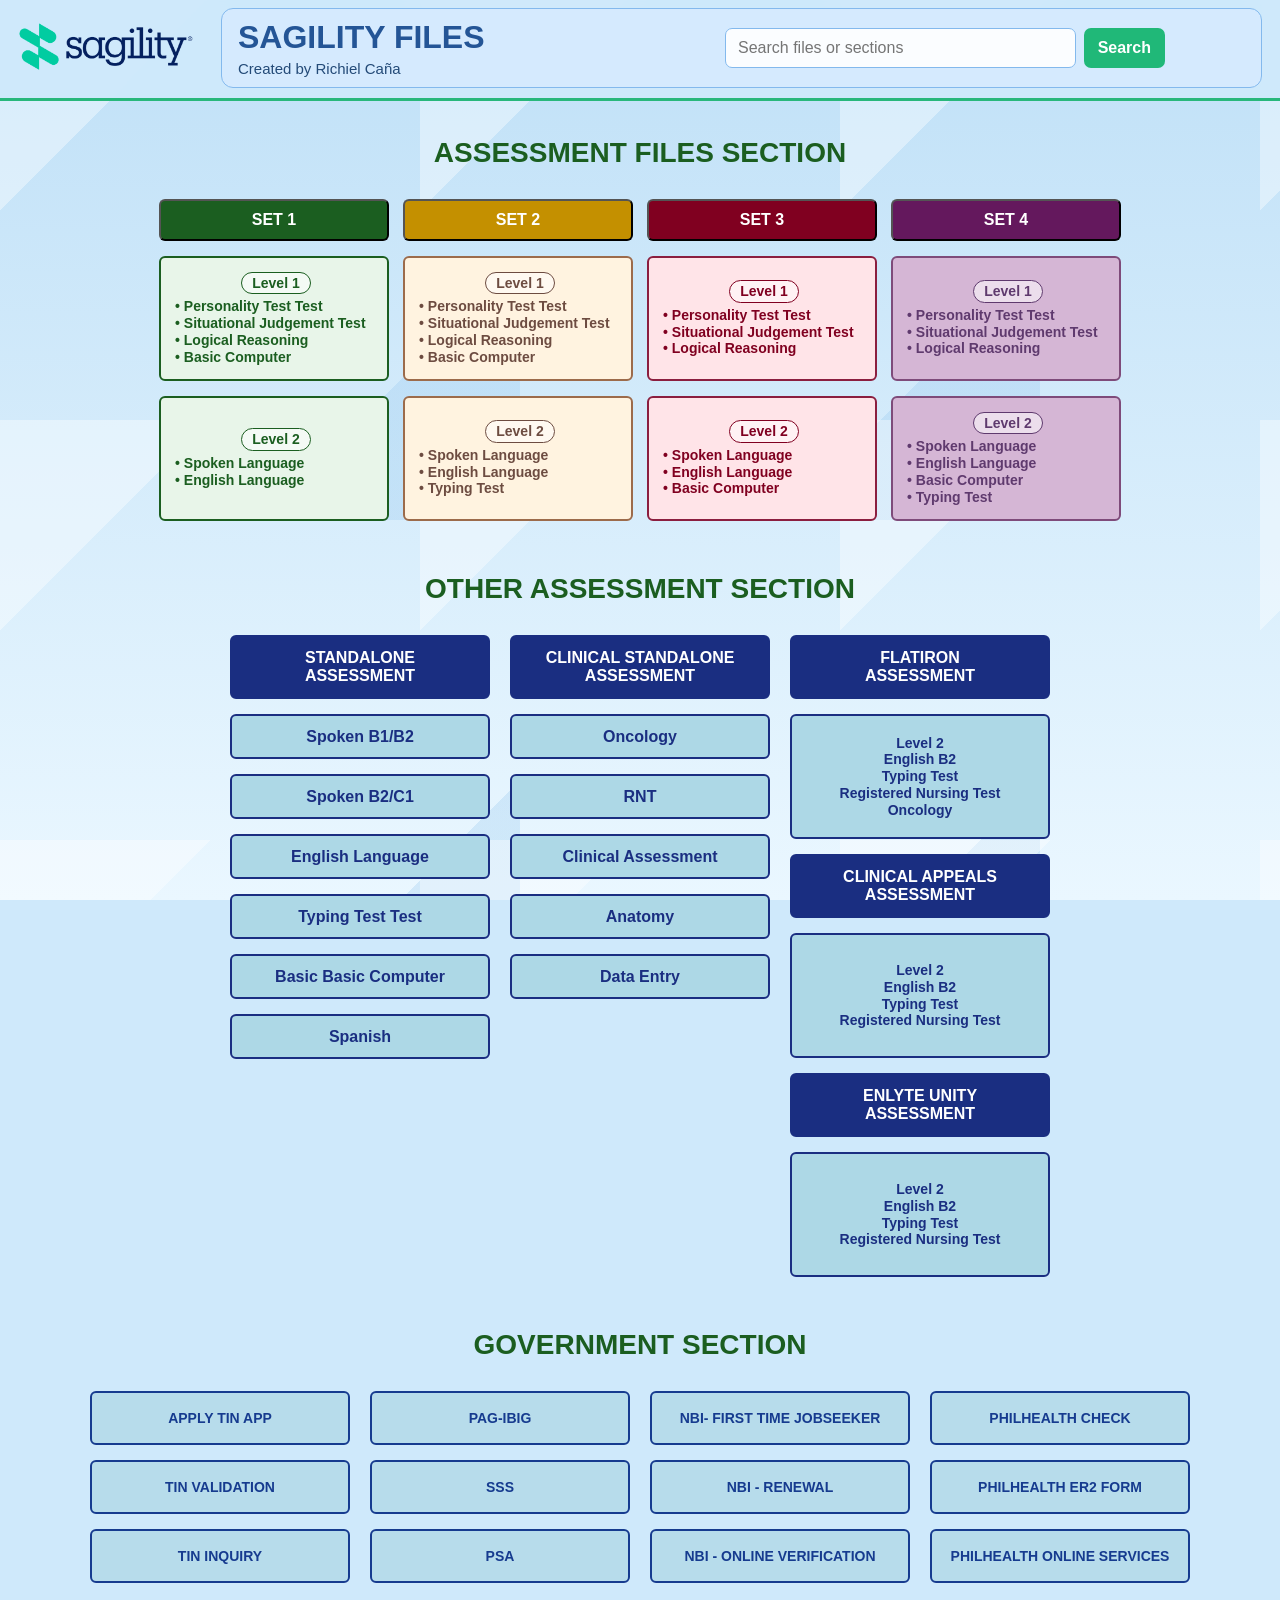
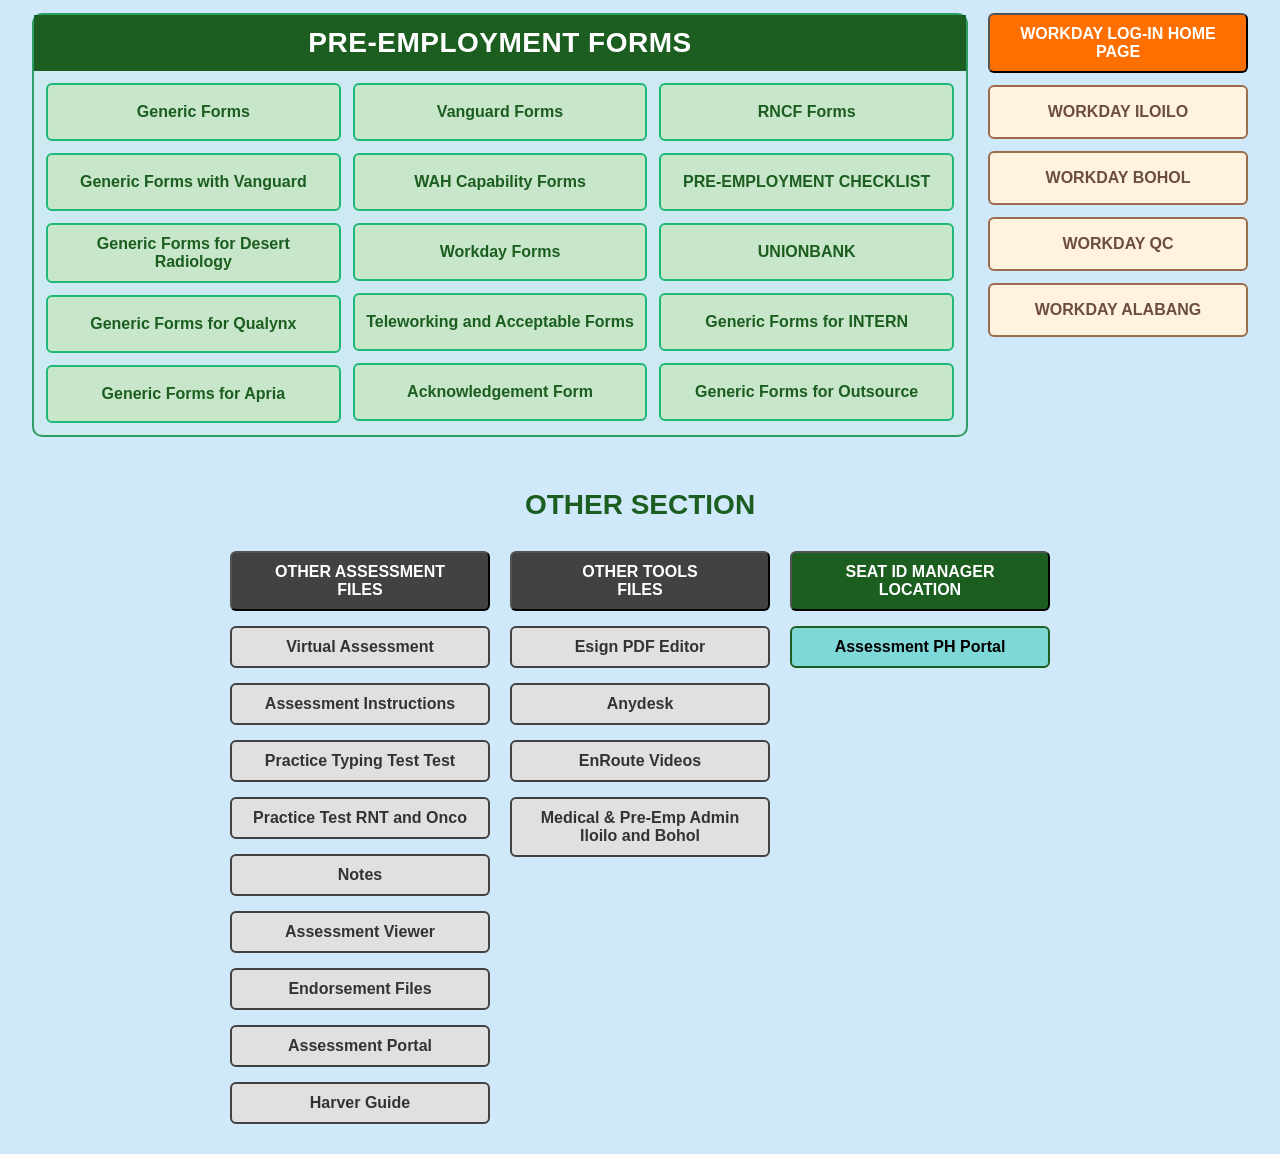
==== index.html @ 796727ab "Add files via upload" ====
<!doctype html>
<html lang="en">
<head>
  <meta charset="utf-8">
  <meta name="viewport" content="width=device-width, initial-scale=1">
  <meta http-equiv="refresh" content="0; url=home.html">
  <title>Sagility Files</title>
</head>
<body>
  <p><a href="home.html">Open Sagility Files</a></p>
</body>
</html>
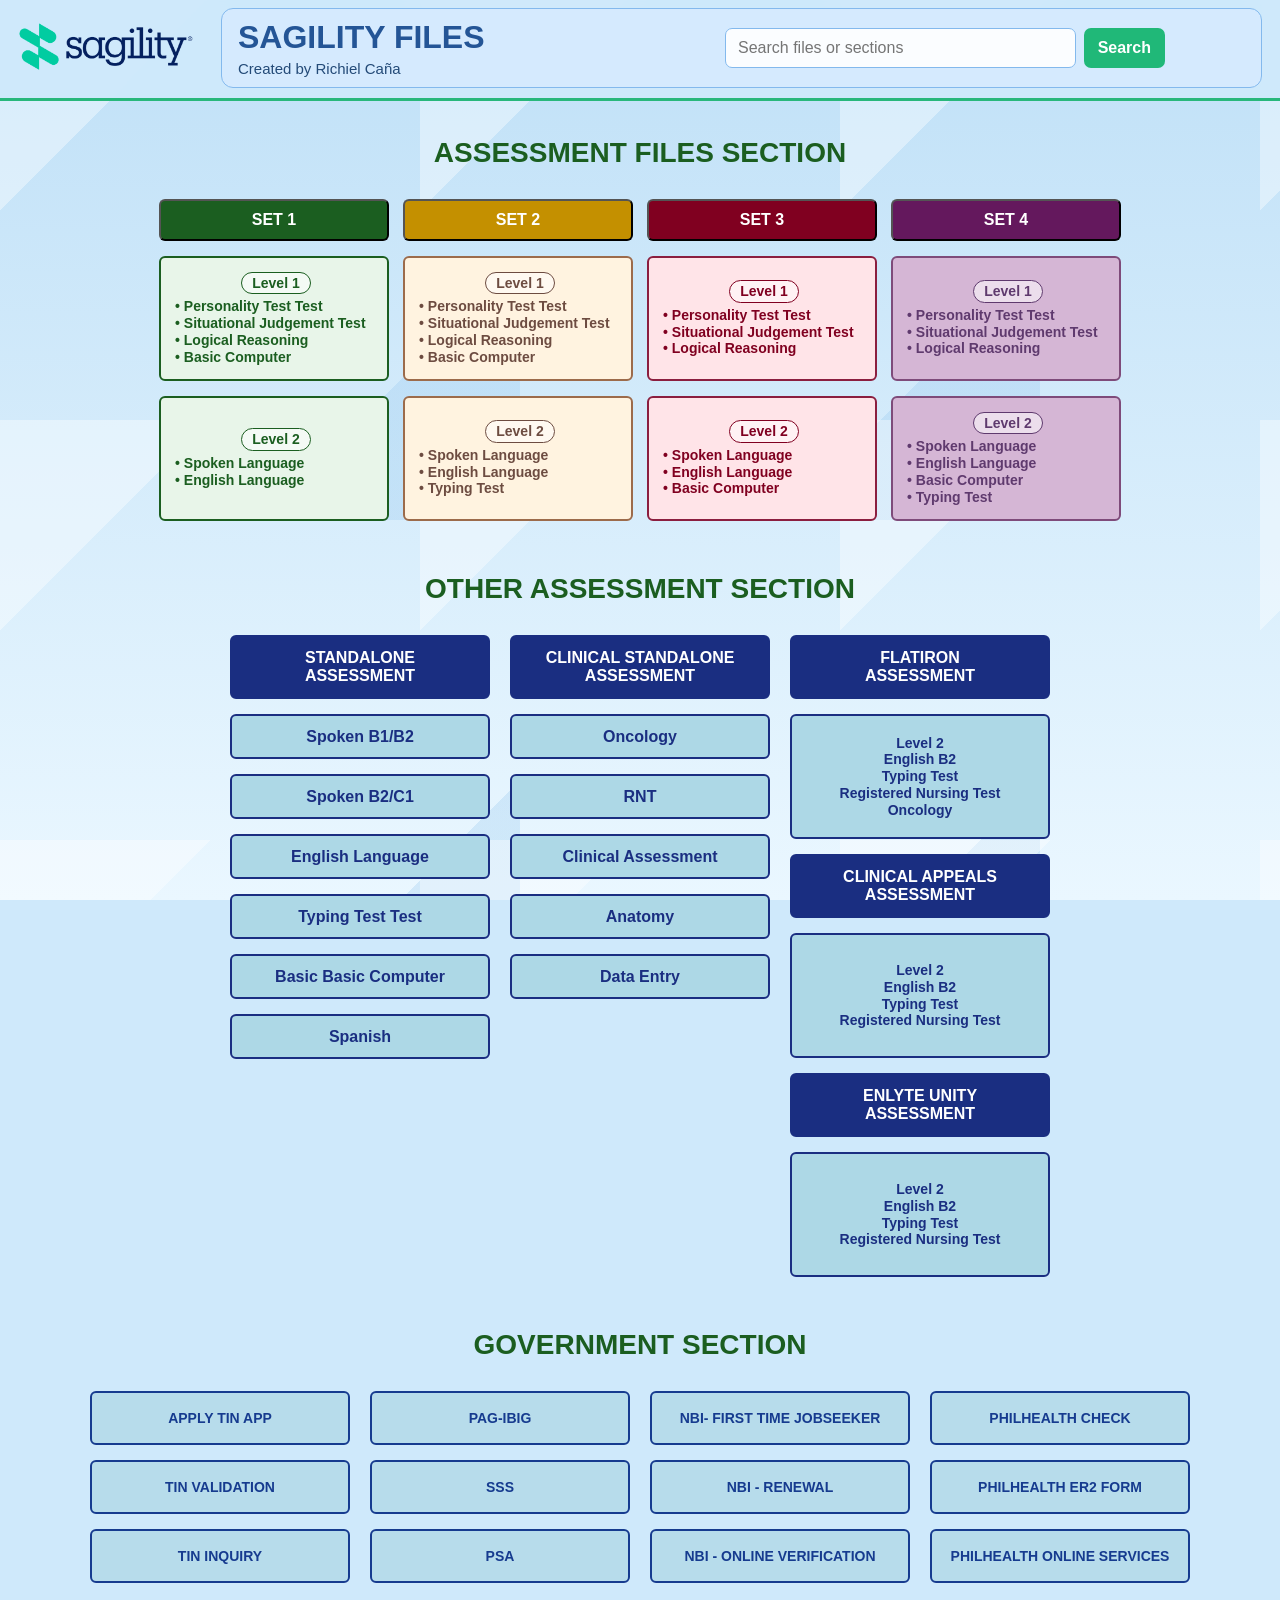
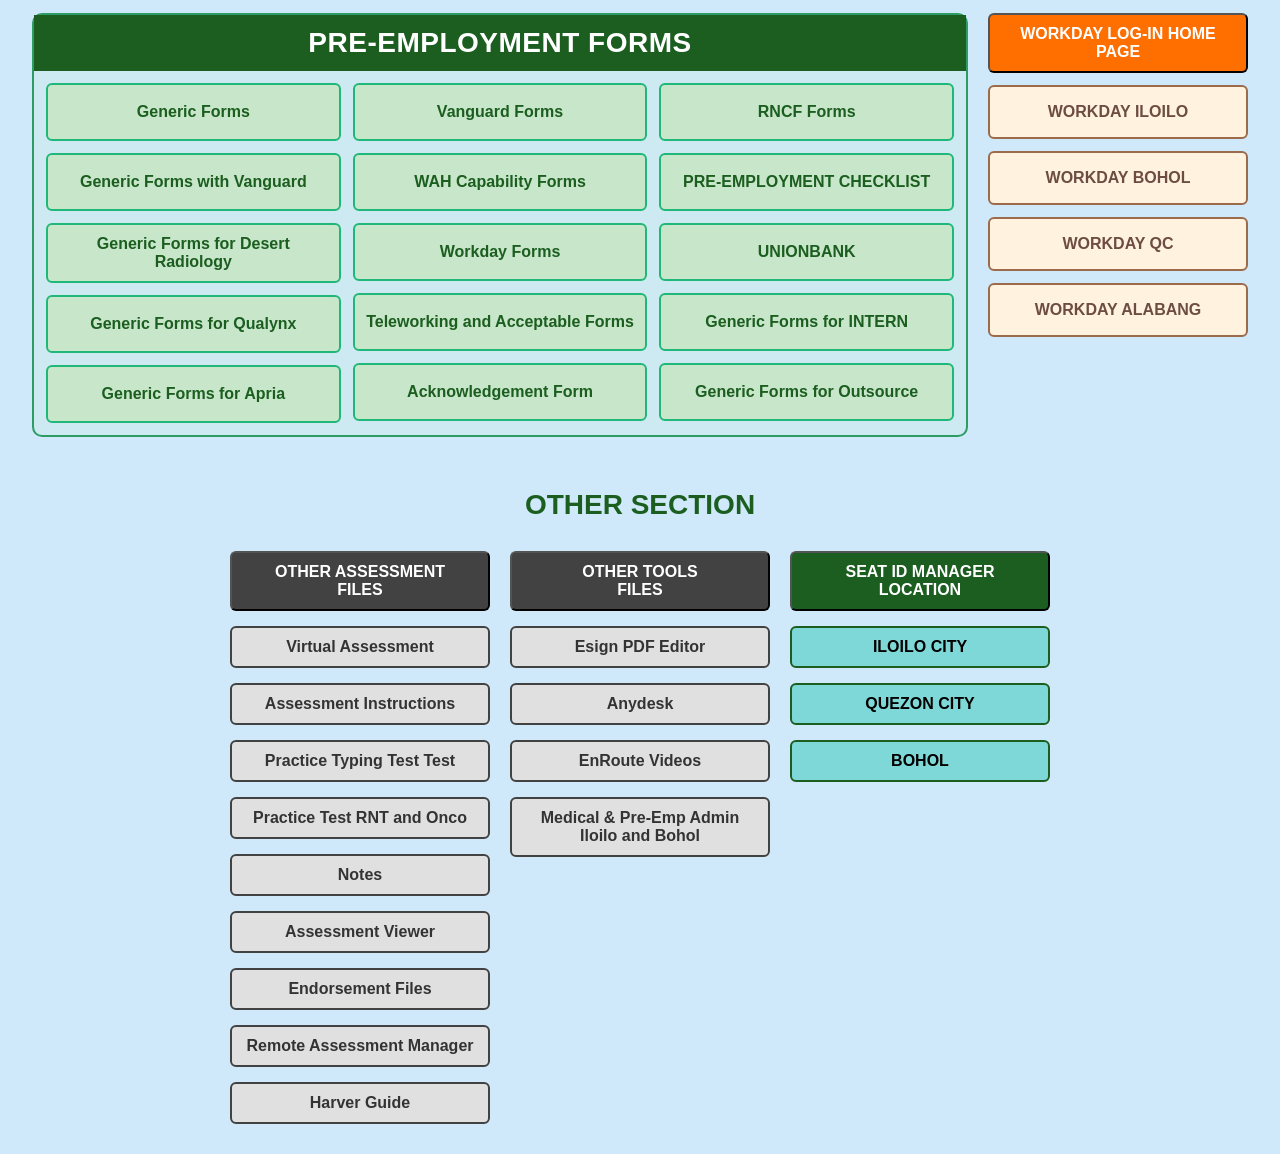
==== commit d9be789a: "Add files via upload" ====
--- a/index.html
+++ b/index.html
@@ -1,12 +1,793 @@
-<!doctype html>
-<html lang="en">
-<head>
-  <meta charset="utf-8">
-  <meta name="viewport" content="width=device-width, initial-scale=1">
-  <meta http-equiv="refresh" content="0; url=home.html">
-  <title>Sagility Files</title>
-</head>
-<body>
-  <p><a href="home.html">Open Sagility Files</a></p>
-</body>
-</html>+
+<!DOCTYPE html>
+<html lang="en">
+<head>
+<meta charset="utf-8"/>
+<meta name="viewport" content="width=device-width, initial-scale=1.0"/>
+<title>Sagility Files</title>
+
+<style>
+body {
+    font-family: 'Segoe UI', Tahoma, sans-serif;
+    margin: 0;
+    padding: 160px 0 0;
+    text-align: center;
+    background-color: #cfe9fb;
+    background-image:
+        linear-gradient(135deg, rgba(255,255,255,.38) 25%, transparent 25%),
+        linear-gradient(315deg, rgba(151,201,239,.3) 25%, transparent 25%),
+        linear-gradient(180deg, #bfe0f7 0%, #eaf7ff 100%);
+    background-size: 420px 420px, 520px 520px, 100% 100%;
+    background-attachment: fixed;
+}
+
+.header {
+    position: fixed;
+    top: 0;
+    left: 0;
+    z-index: 9999;
+    display: flex;
+    align-items: center;
+    gap: 28px;
+    width: 100%;
+    margin: 0;
+    padding: 8px 18px 10px;
+    box-sizing: border-box;
+    background: rgba(207, 233, 251, .94);
+    backdrop-filter: blur(8px);
+    border-bottom: 3px solid #28b77b;
+}
+
+.creator {
+    margin: 4px 0 0;
+    font-size: 15px;
+    color: #244b78;
+    text-align: left;
+}
+
+img.logo {
+    max-width: 175px;
+    display: block;
+    flex: 0 0 175px;
+    margin: 0;
+}
+
+.header-copy {
+    flex: 1;
+    display: flex;
+    align-items: center;
+    justify-content: space-between;
+    gap: 24px;
+    padding: 10px 16px;
+    border: 1px solid #83b9ed;
+    border-radius: 12px;
+    background: rgba(215, 235, 255, .86);
+    text-align: left;
+}
+
+h1 {
+    font-size: 32px;
+    font-weight: 800;
+    color: #245596;
+    margin: 0;
+}
+
+.header-details {
+    min-width: 0;
+}
+
+.search-form {
+    display: flex;
+    flex: 0 1 520px;
+    gap: 8px;
+}
+
+.search-form input {
+    width: 100%;
+    min-width: 0;
+    padding: 10px 12px;
+    border: 1px solid #83b9ed;
+    border-radius: 7px;
+    background: rgba(255, 255, 255, .9);
+    color: #173f73;
+    font: inherit;
+}
+
+.search-form button {
+    padding: 10px 14px;
+    border: 0;
+    border-radius: 7px;
+    background: #20b878;
+    color: white;
+    font: inherit;
+    font-weight: 700;
+    cursor: pointer;
+}
+
+.search-form button:hover {
+    background: #168d5c;
+}
+
+.search-status {
+    min-width: 72px;
+    color: #245596;
+    font-size: 12px;
+    text-align: right;
+}
+
+.search-match {
+    outline: 4px solid #ffd166;
+    outline-offset: 3px;
+    box-shadow: 0 0 0 6px rgba(255, 209, 102, .28);
+}
+
+h2 {
+    font-size: 28px;
+    font-weight: 700;
+    margin: 30px auto 20px auto;
+    padding: 10px 20px;
+    border-radius: 8px;
+    display: inline-block;
+    min-width: 300px;
+    color: #1B5E20;
+}
+
+.preemp-layout {
+    max-width: 1240px;
+    margin: 0 auto 30px;
+    display: flex;
+    align-items: flex-start;
+    justify-content: center;
+    gap: 20px;
+    padding: 0 12px;
+    box-sizing: border-box;
+}
+
+.preemp-panel {
+    flex: 1 1 0;
+    border: 2px solid #2d9d64;
+    background: rgba(196, 232, 203, 0.22);
+    padding: 0 12px 12px;
+    border-radius: 10px;
+    box-sizing: border-box;
+}
+
+.preemp-header {
+    display: block;
+    background: #1B5E20;
+    color: white;
+    text-align: center;
+    font-size: 28px;
+    font-weight: 800;
+    padding: 12px 20px;
+    margin: 0 -12px 12px;
+    letter-spacing: 0.5px;
+}
+
+.preemp-grid {
+    display: grid;
+    grid-template-columns: repeat(3, minmax(180px, 1fr));
+    gap: 12px;
+}
+
+.preemp-grid .column {
+    display: flex;
+    flex-direction: column;
+    gap: 12px;
+}
+
+.preemp-grid .btn {
+    width: 100%;
+    max-width: none;
+    min-height: 58px;
+}
+
+.workday-panel {
+    flex: 0 1 260px;
+    max-width: 260px;
+    display: flex;
+    flex-direction: column;
+    gap: 12px;
+}
+
+.workday-panel .orange-btn,
+.workday-panel .super-light-orange-btn {
+    width: 100%;
+    max-width: none;
+    min-height: 54px;
+}
+
+.assessment-grid .column .btn:nth-child(n + 2) {
+    height: 125px;
+    box-sizing: border-box;
+    font-size: 14px;
+    line-height: 1.2;
+    flex-direction: column;
+    align-items: stretch;
+    justify-content: center;
+    text-align: left;
+    padding-left: 14px;
+}
+
+.government-grid .btn {
+    height: 54px;
+    box-sizing: border-box;
+    font-size: 14px;
+}
+
+.sagility-grid .column:nth-child(-n + 2) .lightblue-btn {
+    height: 45px;
+    box-sizing: border-box;
+}
+
+.sagility-grid .column:nth-child(3) .lightblue-btn {
+    height: 125px;
+    box-sizing: border-box;
+    font-size: 14px;
+    line-height: 1.2;
+}
+
+.sagility-grid .standalone-blue-btn {
+    height: 64px;
+    box-sizing: border-box;
+}
+
+.assessment-level {
+    display: table;
+    max-width: 100%;
+    margin: 0 auto 4px;
+    padding: 2px 10px;
+    border: 1px solid currentColor;
+    border-radius: 999px;
+    background: rgba(255, 255, 255, .55);
+    text-align: center;
+    white-space: nowrap;
+}
+
+.assessment-details {
+    display: block;
+}
+
+.section {
+    display: flex;
+    justify-content: center;
+    gap: 20px;
+    flex-wrap: wrap;
+    margin-bottom: 30px;
+}
+
+@media (min-width: 1001px) {
+    body {
+        padding-top: 115px;
+    }
+
+    h2 {
+        margin-top: 12px;
+    }
+
+    .assessment-grid {
+        gap: 14px;
+    }
+
+    .assessment-grid .btn {
+        width: 230px;
+        max-width: 230px;
+    }
+}
+
+@media (min-width: 701px) and (max-width: 1000px) {
+    body {
+        padding-top: 160px;
+    }
+
+    .preemp-layout {
+        flex-direction: row;
+        align-items: flex-start;
+        gap: 12px;
+    }
+
+    .preemp-panel {
+        width: auto;
+        flex: 1 1 auto;
+    }
+
+    .workday-panel {
+        flex: 0 1 250px;
+        width: auto;
+        max-width: 250px;
+    }
+
+    .section {
+        display: grid;
+        grid-template-columns: repeat(4, minmax(0, 1fr));
+        gap: 15px;
+        padding: 0 20px;
+    }
+
+    .section .column {
+        min-width: 0;
+    }
+
+    .section .btn {
+        width: 100%;
+        max-width: none;
+    }
+}
+
+
+.column {
+    display: flex;
+    flex-direction: column;
+    gap: 15px;
+}
+
+.btn {
+    font-size: 16px;
+    font-weight: bold;
+    text-decoration: none;
+    width: 260px;
+    padding: 10px;
+    border-radius: 6px;
+    display: flex;
+    align-items: center;
+    justify-content: center;
+    box-sizing: border-box;
+    font-family: inherit;
+    cursor: pointer;
+}
+
+.green-btn { background-color: #C8E6C9; color: #1B5E20; border: 2px solid #20b878; }
+.orange-btn { background-color: #FF6F00; color: white; }
+.blue-btn { background-color: #90CAF9; color: #1A2E81; border: 2px solid #1A2E81; }
+
+.maroon-btn { background-color: #800020; color: white; }
+.dark-red-btn { background-color: #8B0000; color: white; }
+.dark-green-btn { background-color: #1B5E20; color: white; }
+.dark-grey-btn { background-color: #424242; color: white;}
+.dark-yellow-btn { background-color: #C49000; color: white;}
+
+.lightblue-btn { background-color: #ADD8E6; color: #1A2E81; border: 2px solid #1A2E81; }
+.gov-light-btn { background-color: #B7DCEB; color: #163B8F; border: 2px solid #163B8F; }
+.standalone-blue-btn { background-color: #1A2E81; color: white; border: 2px solid #1A2E81; }
+.light-pink-btn { background-color: #FFE4E8; color: #800020; border: 2px solid #8B1E3F; }
+.light-grey-btn { background-color: #E0E0E0; color: #333; border: 2px solid #424242;}
+
+.super-light-orange-btn { background-color: #FFF3E0; color: #6D4C41; border: 2px solid #9C6B4B; }
+.super-light-green-btn { background-color: #E8F5E9; color: #1B5E20; border: 2px solid #1B5E20; }
+.teal-btn { background-color: #7FD8D8; color: black; border: 2px solid #1B5E20; }
+
+.dark-purple-btn {background-color: #64185D; color: white;}
+
+.light-purple-btn {background-color: #D5B6D5;color: #5F3A6E; border: 2px solid #7E4B7A;}
+
+.btn:link,
+.btn:visited {
+    text-decoration: none;
+}
+
+.btn:hover {
+    opacity: 0.9;
+}
+
+@media (max-width: 700px) {
+    body {
+        padding-top: 0;
+    }
+
+    .header {
+        position: sticky;
+        top: 0;
+        flex-direction: column;
+        gap: 12px;
+        padding: 12px 14px;
+    }
+
+    img.logo {
+        flex-basis: auto;
+        max-width: 150px;
+    }
+
+    .header-copy {
+        display: block;
+        width: 100%;
+        padding: 14px 16px;
+    }
+
+    h1 {
+        font-size: 22px;
+    }
+
+    h2 {
+        font-size: 20px;
+        margin: 20px auto 15px auto;
+        padding: 8px 12px;
+        border-radius: 8px;
+        display: inline-block;
+        min-width: 200px;
+        color: #1B5E20;
+    }
+
+    .section {
+        display: grid;
+        grid-template-columns: 1fr 1fr;
+        gap: 15px;
+        margin-bottom: 25px;
+        padding: 0 6px;
+    }
+
+    .preemp-layout {
+        flex-direction: column;
+        gap: 12px;
+        margin-top: 5%;
+        padding: 0 6px;
+    }
+
+    .preemp-panel {
+        flex: none;
+        width: 100%;
+        padding: 0 6px 8px;
+    }
+
+    .workday-panel {
+        flex: none;
+        width: 40%;
+        max-width: 100%;
+        margin: 0;
+        align-self: center;
+    }
+
+    .workday-panel .orange-btn,
+    .workday-panel .super-light-orange-btn {
+        min-height: 38px;
+        padding: 6px 4px;
+        font-size: 12px;
+    }
+
+    .preemp-header {
+        margin: 0 -6px 8px;
+        padding: 8px 10px;
+        font-size: 18px;
+    }
+
+    .preemp-grid {
+        grid-template-columns: repeat(3, minmax(0, 1fr));
+        gap: 10px 6px;
+    }
+
+    .preemp-grid .column {
+        gap: 6px;
+        min-width: 0;
+    }
+
+    .preemp-grid .btn {
+        min-height: 38px;
+        padding: 4px 2px;
+        font-size: 7px;
+        overflow-wrap: anywhere;
+    }
+
+    .column {
+        gap: 15px;
+        display: flex;
+        flex-direction: column;
+        align-items: center;
+    }
+
+    .section .btn {
+        width: 100%;
+        max-width: none;
+    }
+
+    .sagility-grid {
+        grid-template-columns: repeat(3, minmax(0, 1fr));
+        gap: 8px;
+        padding: 0 4px;
+    }
+
+    .other-grid {
+        grid-template-columns: repeat(3, minmax(0, 1fr));
+        gap: 8px;
+        padding: 0 4px;
+    }
+
+    .sagility-grid .column {
+        gap: 8px;
+    }
+
+    .sagility-grid .column:nth-child(-n + 2) .lightblue-btn {
+        height: 38px;
+        padding: 4px 2px;
+        font-size: 8px;
+    }
+
+    .sagility-grid .standalone-blue-btn {
+        height: 48px;
+        padding: 4px 2px;
+        font-size: 8px;
+    }
+
+    .sagility-grid .column:nth-child(3) .lightblue-btn {
+        height: 88px;
+        padding: 4px 2px;
+        font-size: 8px;
+        line-height: 1.1;
+    }
+
+    .government-grid .btn {
+        height: auto;
+        font-size: 10px;
+    }
+
+    .assessment-grid .column .btn:nth-child(n + 2) {
+        height: 112px;
+        min-height: 0;
+        padding: 5px 7px;
+        font-size: 10px;
+        line-height: 1.1;
+    }
+
+    .assessment-grid .assessment-level {
+        margin-bottom: 2px;
+        padding: 1px 7px;
+    }
+
+    .btn {
+        font-size: 10px;
+        width: 95%;
+        max-width: 150px;
+        padding: 6px 4px;
+        line-height: 1.2;
+        white-space: normal;
+        word-wrap: break-word;
+    }
+
+    .search-form {
+        margin-top: 12px;
+        max-width: none;
+    }
+
+    .search-status {
+        display: none;
+    }
+
+    .creator {
+        font-size: 12px;
+    }
+}
+</style>
+</head>
+
+<body>
+
+<div class="header">
+<img alt="Sagility Logo" class="logo" src="logo.png"/>
+<div class="header-copy">
+<div class="header-details">
+<h1>SAGILITY FILES</h1>
+<p class="creator">Created by Richiel Caña</p>
+</div>
+<form class="search-form" id="search-form" role="search">
+<input id="site-search" type="search" placeholder="Search files or sections" aria-label="Search files or sections" autocomplete="off"/>
+<button type="submit">Search</button>
+<span class="search-status" id="search-status" aria-live="polite"></span>
+</form>
+</div>
+</div>
+<!-- Pre-Employment Files Section -->
+<div class="preemp-layout">
+  <div class="preemp-panel">
+    <div class="preemp-header">PRE-EMPLOYMENT FORMS</div>
+    <div class="preemp-grid">
+      <div class="column">
+        <a class="green-btn btn" href="https://phsagility.github.io/Sagility-Generic-Forms/" rel="noopener noreferrer" target="_blank">Generic Forms</a>
+        <a class="green-btn btn" href="https://phsagility.github.io/Sagility-Generic-Forms-with-Vanguard/" rel="noopener noreferrer" target="_blank">Generic Forms with Vanguard</a>
+        <a class="green-btn btn" href="https://phsagility.github.io/Sagility-Generic-Forms-Desert-Radiology/" rel="noopener noreferrer" target="_blank">Generic Forms for Desert Radiology</a>
+        <a class="green-btn btn" href="https://phsagility.github.io/Generic-Forms-Qualynx/" rel="noopener noreferrer" target="_blank">Generic Forms for Qualynx</a>
+        <a class="green-btn btn" href="https://phsagility.github.io/Generic-Forms-Apria/" rel="noopener noreferrer" target="_blank">Generic Forms for Apria</a>
+      </div>
+      <div class="column">
+        <a class="green-btn btn" href="https://phsagility.github.io/Sagility-Vanguard-Forms/" rel="noopener noreferrer" target="_blank">Vanguard Forms</a>
+        <a class="green-btn btn" href="https://phsagility.github.io/Sagility-WFH-Forms/" rel="noopener noreferrer" target="_blank">WAH Capability Forms</a>
+        <a class="green-btn btn" href="https://phsagility.github.io/Sagility-Workday-Forms/" rel="noopener noreferrer" target="_blank">Workday Forms</a>
+        <a class="green-btn btn" href="https://phsagility.github.io/Sagility-Teleworking-and-Acceptable-Forms/" rel="noopener noreferrer" target="_blank">Teleworking and Acceptable Forms</a>
+        <a class="green-btn btn" href="https://phsagility.github.io/Sagility-New-Hire-Pay-Scheme---Acknowledgment-Form/" rel="noopener noreferrer" target="_blank">Acknowledgement Form</a>
+      </div>
+      <div class="column">
+        <a class="green-btn btn" href="https://forms.office.com/pages/responsepage.aspx?id=JFF0wKSECUm7lTB61aiuFeHqR-1YsvVIuafkfqeHFm5UNzNERlgzNlFKVUtTTDFBNzFYUkQ4WVYzQSQlQCN0PWcu&amp;route=shorturl" rel="noopener noreferrer" target="_blank">RNCF Forms</a>
+        <a class="green-btn btn" href="https://drive.google.com/file/d/15a-CARTfIL3rk3MwbUTre8ZHNFxAceKV/view" rel="noopener noreferrer" target="_blank">PRE-EMPLOYMENT CHECKLIST</a>
+        <a class="green-btn btn" href="https://drive.google.com/file/d/1ta9KpGjiflU3Xo62wgPGvIM3Yyn_xVCu/view?usp=drive_link" rel="noopener noreferrer" target="_blank">UNIONBANK</a>
+        <a class="green-btn btn" href="https://phsagility.github.io/Sagility-Generic-Forms-Intern/" rel="noopener noreferrer" target="_blank">Generic Forms for INTERN</a>
+        <a class="green-btn btn" href="https://phsagility.github.io/Sagility-Generic-Forms-Outsource-Forms/" rel="noopener noreferrer" target="_blank">Generic Forms for Outsource</a>
+      </div>
+    </div>
+  </div>
+
+  <div class="workday-panel">
+    <a class="orange-btn btn" href="https://sagility.wd1.myworkdayjobs.com/en-US/Sagility_Careers_PHP/login" rel="noopener noreferrer" target="_blank">WORKDAY LOG-IN HOME PAGE</a>
+    <a class="super-light-orange-btn btn" href="https://sagility.wd1.myworkdayjobs.com/en-US/Sagility_Careers_PHP/job/Iloilo-Philippines/Healthcare-Associates---Iloilo_REQ-000086-37/apply/applyManually" rel="noopener noreferrer" target="_blank">WORKDAY ILOILO</a>
+    <a class="super-light-orange-btn btn" href="https://sagility.wd1.myworkdayjobs.com/en-US/PHP_Bulk_Hiring_Job_Posting/job/Tagbilaran-City%2C-Innercore-Building/Healthcare-Associates---Bohol_REQ-003772-2/apply/applyManually" rel="noopener noreferrer" target="_blank">WORKDAY BOHOL</a>
+    <a class="super-light-orange-btn btn" href="https://sagility.wd1.myworkdayjobs.com/en-US/Sagility_Careers_PHP/job/Healthcare-Associates---Quezon-City_REQ-000084-16/apply/applyManually" rel="noopener noreferrer" target="_blank">WORKDAY QC</a>
+    <a class="super-light-orange-btn btn" href="https://sagility.wd1.myworkdayjobs.com/en-US/PHP_Bulk_Hiring_Job_Posting/job/Alabang%2C-Philippines/Healthcare-Associates---Alabang_REQ-000085-20/apply/applyManually" rel="noopener noreferrer" target="_blank">WORKDAY ALABANG</a>
+  </div>
+</div>
+
+<!-- Pre-Employment Files Section -->
+<h2>GOVERNMENT SECTION</h2>
+<div class="section government-grid">
+<div class="column">
+<a class="gov-light-btn btn" href="https://drive.google.com/file/d/1QdqGqG1ZrvgkZqlPjsz59KylrYCtNn8I/view" rel="noopener noreferrer" target="_blank">APPLY TIN APP</a>
+<a class="gov-light-btn btn" href="https://revie.bir.gov.ph/tin-validation" rel="noopener noreferrer" target="_blank">TIN VALIDATION</a>
+<a class="gov-light-btn btn" href="https://revie.bir.gov.ph/tin-inquiry?fbclid=IwY2xjawONLklleHRuA2FlbQIxMQABHvGFRChWXBsa8S_alPDTrmb-HEfVB9mrXf9VuJkh2KBHDXdk13L1FcoGoKIj_aem_7qoX0uQBAvyBSnEwrl7G-QP" rel="noopener noreferrer" target="_blank">TIN INQUIRY</a>
+</div>
+<div class="column">
+<a class="gov-light-btn btn" href="https://www.pagibigfundservices.com/virtualpagibig/OnlineMemRegMain.aspx" rel="noopener noreferrer" target="_blank">PAG-IBIG</a>
+<a class="gov-light-btn btn" href="https://www.sss.gov.ph/become-an-sss-member/" rel="noopener noreferrer" target="_blank">SSS</a>
+<a class="gov-light-btn btn" href="https://psaserbilis.com.ph/" rel="noopener noreferrer" target="_blank">PSA</a>  
+</div>
+<div class="column">
+<a class="gov-light-btn btn" href="https://firsttimejobseekers.nbi.gov.ph/" rel="noopener noreferrer" target="_blank">NBI- FIRST TIME JOBSEEKER</a>
+<a class="gov-light-btn btn" href="https://clearance.nbi.gov.ph/" rel="noopener noreferrer" target="_blank">NBI - RENEWAL</a>
+<a class="gov-light-btn btn" href="https://verification.nbi-clearance.io/" rel="noopener noreferrer" target="_blank">NBI - ONLINE VERIFICATION</a>
+</div>
+<div class="column">
+<a class="gov-light-btn btn" href="https://pcu.philhealth.gov.ph/" rel="noopener noreferrer" target="_blank">PHILHEALTH CHECK</a>
+<a class="gov-light-btn btn" href="https://sagilityphilhealther2.netlify.app/" rel="noopener noreferrer" target="_blank">PHILHEALTH ER2 FORM</a> 
+<a class="gov-light-btn btn" href="https://www.philhealth.gov.ph/services//" rel="noopener noreferrer" target="_blank">PHILHEALTH ONLINE SERVICES</a> 
+</div>
+</div>
+<!-- Assessment Files Section -->
+<h2>ASSESSMENT FILES SECTION</h2>
+<div class="section assessment-grid">
+<div class="column">
+<a class="dark-green-btn btn"  rel="noopener noreferrer" target="_blank">SET 1</a>
+<a class="btn super-light-green-btn" href="https://journey.harver-us.com/vacancy/680a85c5678d2a49a06c94d3 " rel="noopener noreferrer" target="_blank"><span class="assessment-level">Level 1</span><span class="assessment-details">&bull; Personality Test Test <br>&bull; Situational Judgement Test<br>&bull; Logical Reasoning <br>&bull; Basic Computer</span></a>
+<a class="btn super-light-green-btn" href="https://journey.harver-us.com/vacancy/680f51a8527167ce829a04dc" rel="noopener noreferrer" target="_blank"><span class="assessment-level">Level 2</span><span class="assessment-details">&bull; Spoken Language <br>&bull; English Language</span></a>
+</div>
+<div class="column">
+<a class="dark-yellow-btn btn"  rel="noopener noreferrer" target="_blank">SET 2</a>
+<a class="super-light-orange-btn btn" href="https://journey.harver-us.com/vacancy/680a85c5678d2a49a06c94d3 " rel="noopener noreferrer" target="_blank"><span class="assessment-level">Level 1</span><span class="assessment-details">&bull; Personality Test Test <br>&bull; Situational Judgement Test <br>&bull; Logical Reasoning <br>&bull; Basic Computer</span></a> 
+<a class="super-light-orange-btn btn" href="https://journey.harver-us.com/vacancy/680f58fe527167ce829a04f3 " rel="noopener noreferrer" target="_blank"><span class="assessment-level">Level 2</span><span class="assessment-details">&bull; Spoken Language <br>&bull; English Language <br>&bull; Typing Test</span></a>
+</div>
+<div class="column">
+<a class="maroon-btn btn"  rel="noopener noreferrer" target="_blank">SET 3</a>   
+<a class="light-pink-btn btn" href="https://journey.harver-us.com/vacancy/67dc5093f62d0c4018a3e8e9" rel="noopener noreferrer" target="_blank"><span class="assessment-level">Level 1</span><span class="assessment-details">&bull; Personality Test Test<br>&bull; Situational Judgement Test<br>&bull; Logical Reasoning</span></a>
+<a class="light-pink-btn btn" href="https://journey.harver-us.com/vacancy/680f5a39527167ce829a050b"><span class="assessment-level">Level 2</span><span class="assessment-details">&bull; Spoken Language<br>&bull; English Language <br>&bull; Basic Computer</span></a>
+</div>
+<div class="column">
+<a class="dark-purple-btn btn"  rel="noopener noreferrer" target="_blank">SET 4</a>   
+<a class="light-purple-btn btn" href="https://journey.harver-us.com/vacancy/67dc5093f62d0c4018a3e8e9" rel="noopener noreferrer" target="_blank"><span class="assessment-level">Level 1</span><span class="assessment-details">&bull; Personality Test Test<br>&bull; Situational Judgement Test<br>&bull; Logical Reasoning</span></a>
+<a class="light-purple-btn btn" href="https://journey.harver-us.com/vacancy/680f5e77527167ce829a053b"><span class="assessment-level">Level 2</span><span class="assessment-details">&bull; Spoken Language<br>&bull; English Language<br>&bull; Basic Computer <br>&bull; Typing Test</span></a>
+</div>
+</div>
+<!-- Assessment Files Section -->
+<h2>OTHER ASSESSMENT SECTION</h2>
+<div class="section sagility-grid">
+<div class="column">
+<a class="standalone-blue-btn btn"  target="_blank">STANDALONE  <br> ASSESSMENT</a>
+<a class="lightblue-btn btn" href="https://journey.harver-us.com/vacancy/67e314c6fdb051af4a247646 " rel="noopener noreferrer" target="_blank">Spoken B1/B2</a>
+<a class="lightblue-btn btn" href="https://journey.harver-us.com/vacancy/67e314c6fdb051af4a247646 " rel="noopener noreferrer" target="_blank">Spoken B2/C1</a>
+<a class="lightblue-btn btn" href="https://journey.harver-us.com/vacancy/67e85fd6f2d06a81c622b861 " rel="noopener noreferrer" target="_blank">English Language</a>
+<a class="lightblue-btn btn" href="https://journey.harver-us.com/vacancy/67e86c60f2d06a81c622b88e " rel="noopener noreferrer" target="_blank">Typing Test Test</a>
+<a class="lightblue-btn btn" href="https://journey.harver-us.com/vacancy/67e9eb45f2d06a81c622b8a3 " rel="noopener noreferrer" target="_blank">Basic Basic Computer</a>
+<a class="lightblue-btn btn" href="https://journey.harver-us.com/vacancy/6a060301154605ed880b0d35" rel="noopener noreferrer" target="_blank">Spanish</a> 
+</div>
+<div class="column">
+<a class="standalone-blue-btn btn"  target="_blank">CLINICAL STANDALONE <br> ASSESSMENT</a>
+<a class="lightblue-btn btn" href="https://journey.harver-us.com/vacancy/67e86a60f2d06a81c622b875 " rel="noopener noreferrer" target="_blank">Oncology</a>
+<a class="lightblue-btn btn" href="https://journey.harver-us.com/vacancy/67e85ab1f2d06a81c622b834 " rel="noopener noreferrer" target="_blank">RNT</a>
+<a class="lightblue-btn btn" href="https://journey.harver-us.com/vacancy/67e30e38fdb051af4a24761f" rel="noopener noreferrer" target="_blank">Clinical Assessment</a>
+<a class="lightblue-btn btn" href="https://journey.harver-us.com/vacancy/67e73e7af2d06a81c622b807" rel="noopener noreferrer" target="_blank">Anatomy</a>
+<a class="lightblue-btn btn" href="https://journey.harver-us.com/vacancy/67e30c44fdb051af4a2475f6" rel="noopener noreferrer" target="_blank">Data Entry</a>
+</div>
+<div class="column">
+<a class="standalone-blue-btn btn"  target="_blank">FLATIRON<br> ASSESSMENT</a>
+<a class="lightblue-btn btn" href="https://journey.harver-us.com/vacancy/680f774d527167ce829a060e" rel="noopener noreferrer" target="_blank">Level 2 <br>English B2<br>Typing Test<br>Registered Nursing Test<br>Oncology</a>
+<a class="standalone-blue-btn btn"  target="_blank">CLINICAL APPEALS<br> ASSESSMENT</a>
+<a class="lightblue-btn btn" href="https://journey.harver-us.com/vacancy/680f7781527167ce829a0628" rel="noopener noreferrer" target="_blank">Level 2 <br>English B2<br>Typing Test<br>Registered Nursing Test</a>
+<a class="standalone-blue-btn btn" target="_blank">ENLYTE UNITY<br> ASSESSMENT</a>
+<a class="lightblue-btn btn" href="https://journey.harver-us.com/vacancy/680f7607527167ce829a05bf" rel="noopener noreferrer" target="_blank">Level 2 <br>English B2<br>Typing Test<br>Registered Nursing Test</a>
+</div>
+</div>
+<!-- OTHER Files Section -->
+<h2>OTHER SECTION</h2>
+<div class="section other-grid">
+<div class="column">
+<a class="dark-grey-btn btn"  target="_blank">OTHER ASSESSMENT <br> FILES</a>
+<a class="light-grey-btn btn" href="https://teams.microsoft.com/l/meetup-join/19%3ameeting_YWUyMzUzYzYtNTgxYS00ZWVhLWJjN2UtNTA4YWM2Mzg1Zjdk%40thread.v2/0?context=%7b%22Tid%22%3a%22c0745124-84a4-4909-bb95-307ad5a8ae15%22%2c%22Oid%22%3a%22e7eb26f1-7544-4bac-bfac-c4674034791e%22%7d" rel="noopener noreferrer" target="_blank">Virtual Assessment</a>
+<a class="light-grey-btn btn" href="https://sagilityassessmentinstructions-harver.netlify.app/" rel="noopener noreferrer" target="_blank">Assessment Instructions</a>
+<a class="light-grey-btn btn" href="https://sagilityassessment-cmyk.github.io/sagitypingtest/login.html" rel="noopener noreferrer" target="_blank">Practice Typing Test Test</a>
+<a class="light-grey-btn btn" href="https://docs.google.com/forms/d/e/1FAIpQLSe0iSOWBO3KllmCQTk8mQLEBU_0A_dldey9mdmR52e3ZlnYMg/viewform" rel="noopener noreferrer" target="_blank">Practice Test RNT and Onco</a>
+<a class="light-grey-btn btn" href="https://sagilityassessment-cmyk.github.io/listenandrepeatnotes/" rel="noopener noreferrer" target="_blank">Notes</a>
+<a class="light-grey-btn btn" href="https://1drv.ms/x/c/431909f5033fcac6/EcMr2vSV4FhPrWqBQzh1mXEB1K6mkffY8HbncMHAj79FFA?e=cnZlx4" rel="noopener noreferrer" target="_blank">Assessment Viewer</a>
+<a class="light-grey-btn btn" href="https://betainebvv.sharepoint.com/:x:/r/sites/VIRTUALASSESSMENT/Shared%20Documents/ONE%20TRACKER/ENDORSEMENT%20SHEET%20FOR%20ASSESSMENT%20V3.xlsx?d=w6db708c53d8d4d64a989b6fb48dff0c0&amp;csf=1&amp;web=1&amp;e=UA71s8" rel="noopener noreferrer" target="_blank">Endorsement Files</a>
+<a class="light-grey-btn btn" href="https://sagilityassessment-cmyk.github.io/SagilityPH-Assessment/" rel="noopener noreferrer" target="_blank">Remote Assessment Manager</a>
+<a class="light-grey-btn btn" href="https://drive.google.com/file/d/1z_BwhD6bpzFI8fj9wNUZJBVl4cH9m3jt/view?usp=sharing" rel="noopener noreferrer" target="_blank">Harver Guide</a>
+</div>  
+<div class="column">
+<a class="dark-grey-btn btn"  target="_blank">OTHER TOOLS<br> FILES</a>
+<a class="light-grey-btn btn" href="https://sagilityassessment-cmyk.github.io/Free-PDF-Sign-Tool-Sagility/" rel="noopener noreferrer" target="_blank">Esign PDF Editor</a>
+<a class="light-grey-btn btn" href="https://drive.google.com/file/d/1q1v0xFKYxUG8yorx8e6Jz1omjqd1LbHs/view" rel="noopener noreferrer" target="_blank">Anydesk</a>
+<a class="light-grey-btn btn" href="https://sagilityassessment-cmyk.github.io/Catch-Up-En-Route-Videos_Sagility/" rel="noopener noreferrer" target="_blank">EnRoute Videos</a>
+<a class="light-grey-btn btn" href="https://sagilityassessment-cmyk.github.io/Medical-Pre-EmploymentForms/" rel="noopener noreferrer" target="_blank">Medical & Pre-Emp Admin Iloilo and Bohol</a>
+</div>
+<div class="column">
+<a class="dark-green-btn btn"  rel="noopener noreferrer" target="_blank"> SEAT ID MANAGER <br> LOCATION</a>
+<a class="btn teal-btn" href="https://sagilityassessment-cmyk.github.io/testingroomseatsILO/" rel="noopener noreferrer" target="_blank"> ILOILO CITY </a>
+<a class="btn teal-btn" href="https://sagilityassessment-cmyk.github.io/testingroomQC/" rel="noopener noreferrer" target="_blank"> QUEZON CITY </a>
+<a class="btn teal-btn" href="https://sagilityassessment-cmyk.github.io/testingroomBOHOL/" rel="noopener noreferrer" target="_blank"> BOHOL</a>
+</div>
+</div>
+<script>
+document.querySelectorAll(".btn").forEach((link) => {
+    const button = document.createElement("button");
+
+    button.type = "button";
+    button.className = link.className;
+    button.innerHTML = link.innerHTML;
+
+    if (link.href) {
+        button.dataset.href = link.href;
+        button.addEventListener("click", () => {
+            window.open(button.dataset.href, "_blank", "noopener,noreferrer");
+        });
+    }
+
+    link.replaceWith(button);
+});
+
+const header = document.querySelector(".header");
+const preEmployment = document.querySelector(".preemp-layout");
+const sectionBlock = (title) => {
+    const heading = Array.from(document.querySelectorAll("h2")).find((item) =>
+        item.textContent.trim() === title
+    );
+
+    return heading ? [heading, heading.nextElementSibling] : [];
+};
+
+const orderedSections = [
+    ...sectionBlock("ASSESSMENT FILES SECTION"),
+    ...sectionBlock("OTHER ASSESSMENT SECTION"),
+    ...sectionBlock("GOVERNMENT SECTION"),
+    preEmployment,
+    ...sectionBlock("OTHER SECTION")
+].filter(Boolean);
+
+header.after(...orderedSections);
+
+const searchForm = document.getElementById("search-form");
+const searchInput = document.getElementById("site-search");
+const searchStatus = document.getElementById("search-status");
+const searchableItems = Array.from(document.querySelectorAll("h2, .btn"));
+
+function searchFiles() {
+    const keyword = searchInput.value.trim().toLowerCase();
+
+    searchableItems.forEach((item) => item.classList.remove("search-match"));
+
+    if (!keyword) {
+        searchStatus.textContent = "";
+        return;
+    }
+
+    const matches = searchableItems.filter((item) =>
+        item.textContent.toLowerCase().includes(keyword)
+    );
+
+    matches.forEach((item) => item.classList.add("search-match"));
+
+    if (matches.length) {
+        matches[0].scrollIntoView({ behavior: "smooth", block: "center" });
+        searchStatus.textContent = `${matches.length} found`;
+    } else {
+        searchStatus.textContent = "No matches";
+    }
+}
+
+searchForm.addEventListener("submit", (event) => {
+    event.preventDefault();
+    searchFiles();
+});
+
+searchInput.addEventListener("input", searchFiles);
+</script>
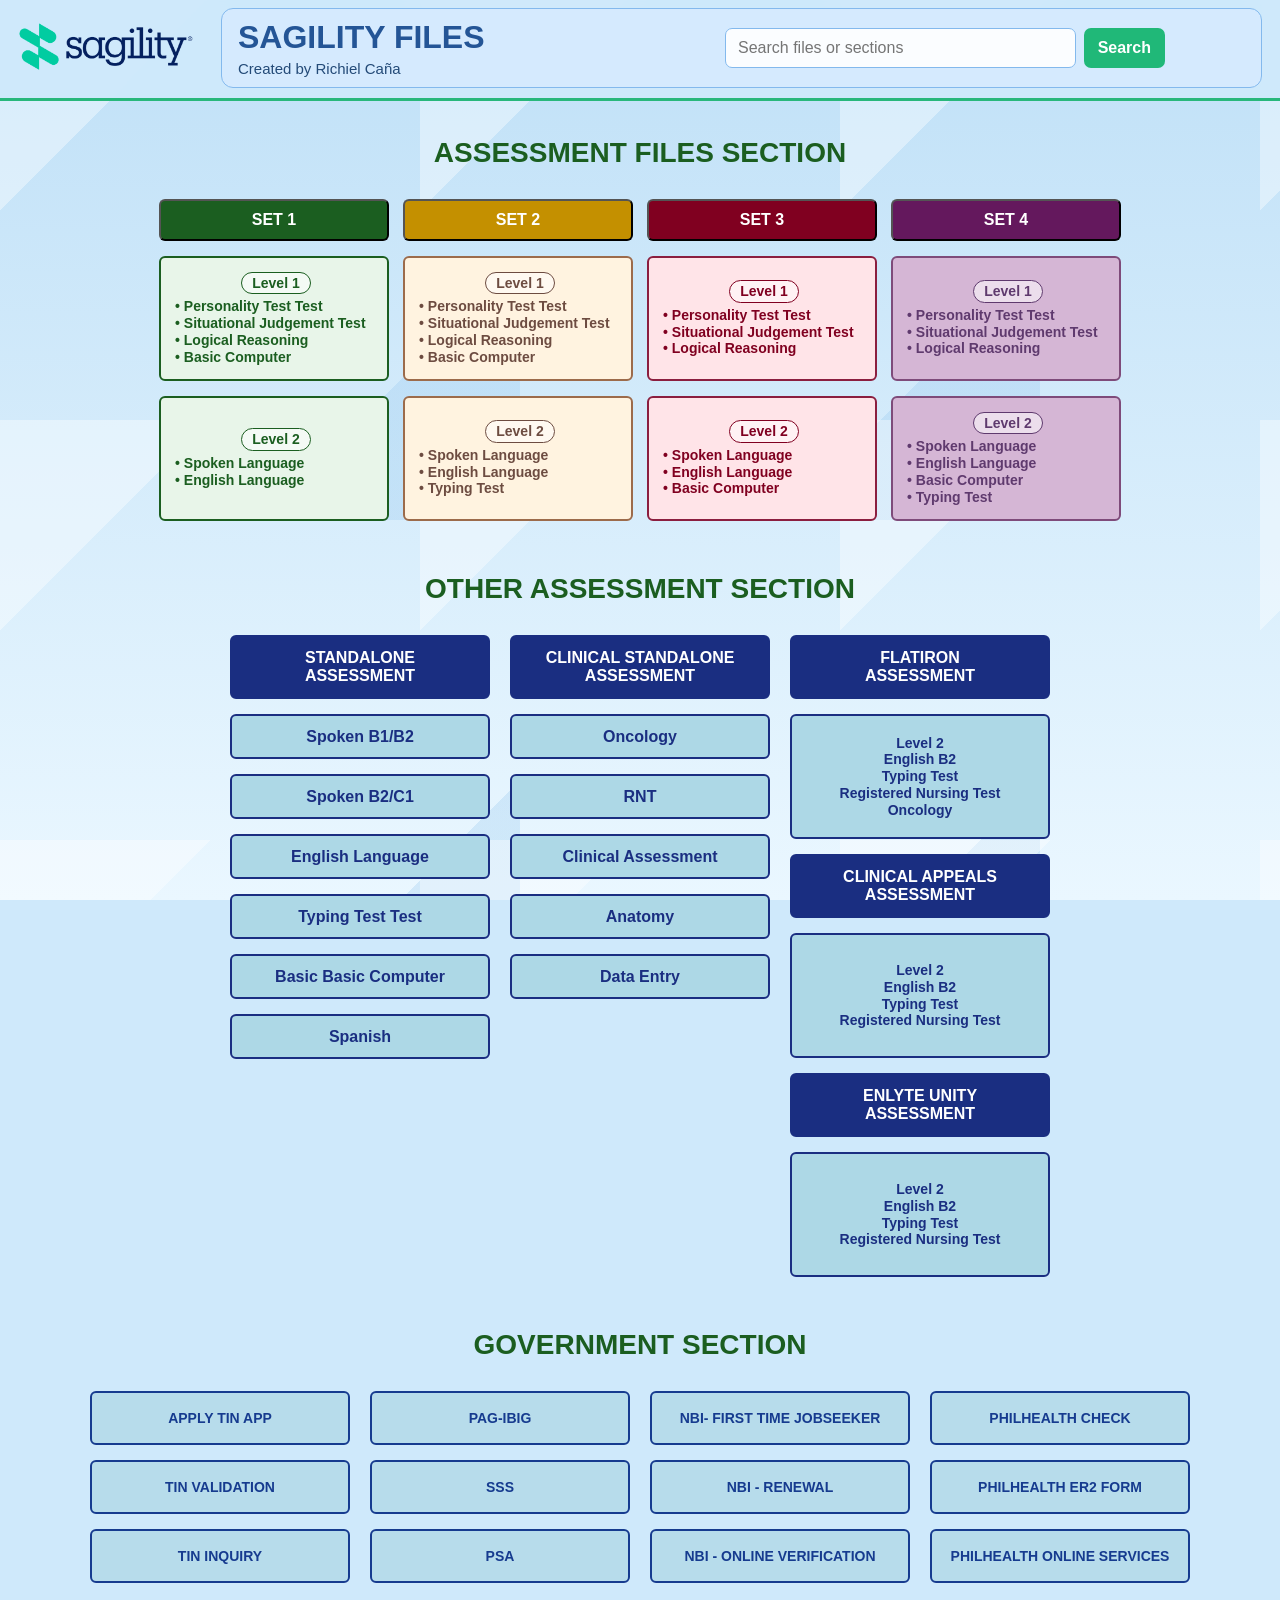
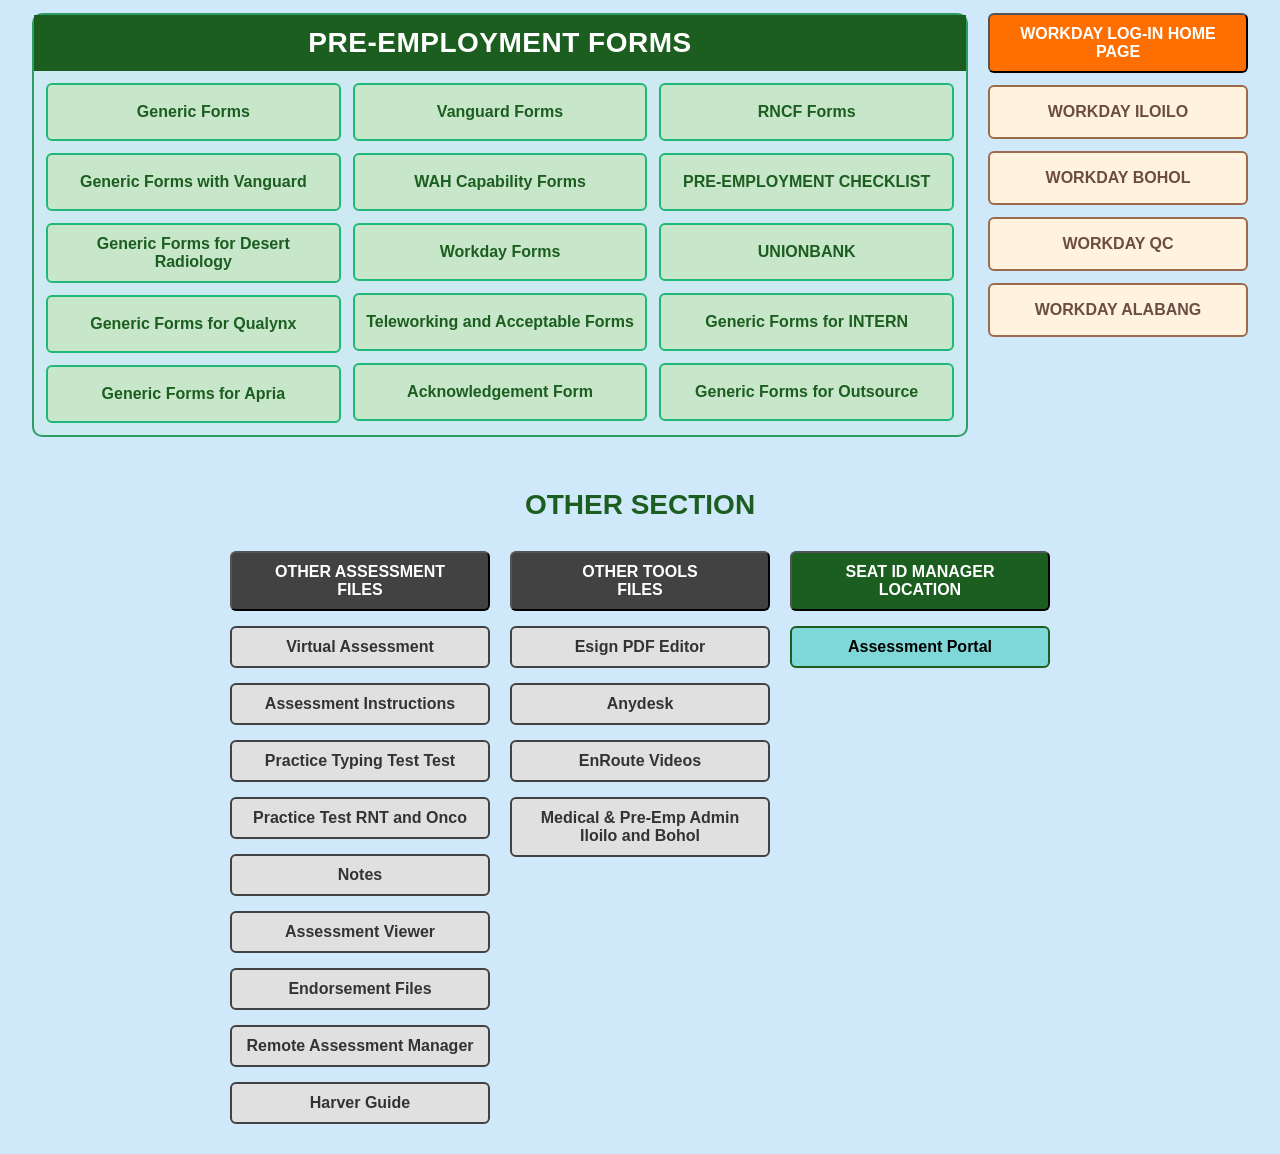
==== commit b55d86c3: "Update index.html" ====
--- a/index.html
+++ b/index.html
@@ -712,9 +712,7 @@
 </div>
 <div class="column">
 <a class="dark-green-btn btn"  rel="noopener noreferrer" target="_blank"> SEAT ID MANAGER <br> LOCATION</a>
-<a class="btn teal-btn" href="https://sagilityassessment-cmyk.github.io/testingroomseatsILO/" rel="noopener noreferrer" target="_blank"> ILOILO CITY </a>
-<a class="btn teal-btn" href="https://sagilityassessment-cmyk.github.io/testingroomQC/" rel="noopener noreferrer" target="_blank"> QUEZON CITY </a>
-<a class="btn teal-btn" href="https://sagilityassessment-cmyk.github.io/testingroomBOHOL/" rel="noopener noreferrer" target="_blank"> BOHOL</a>
+<a class="btn teal-btn" href="https://sagilityassessment-cmyk.github.io/SagilityPH-Assessment/" rel="noopener noreferrer" target="_blank"> Assessment Portal</a>
 </div>
 </div>
 <script>
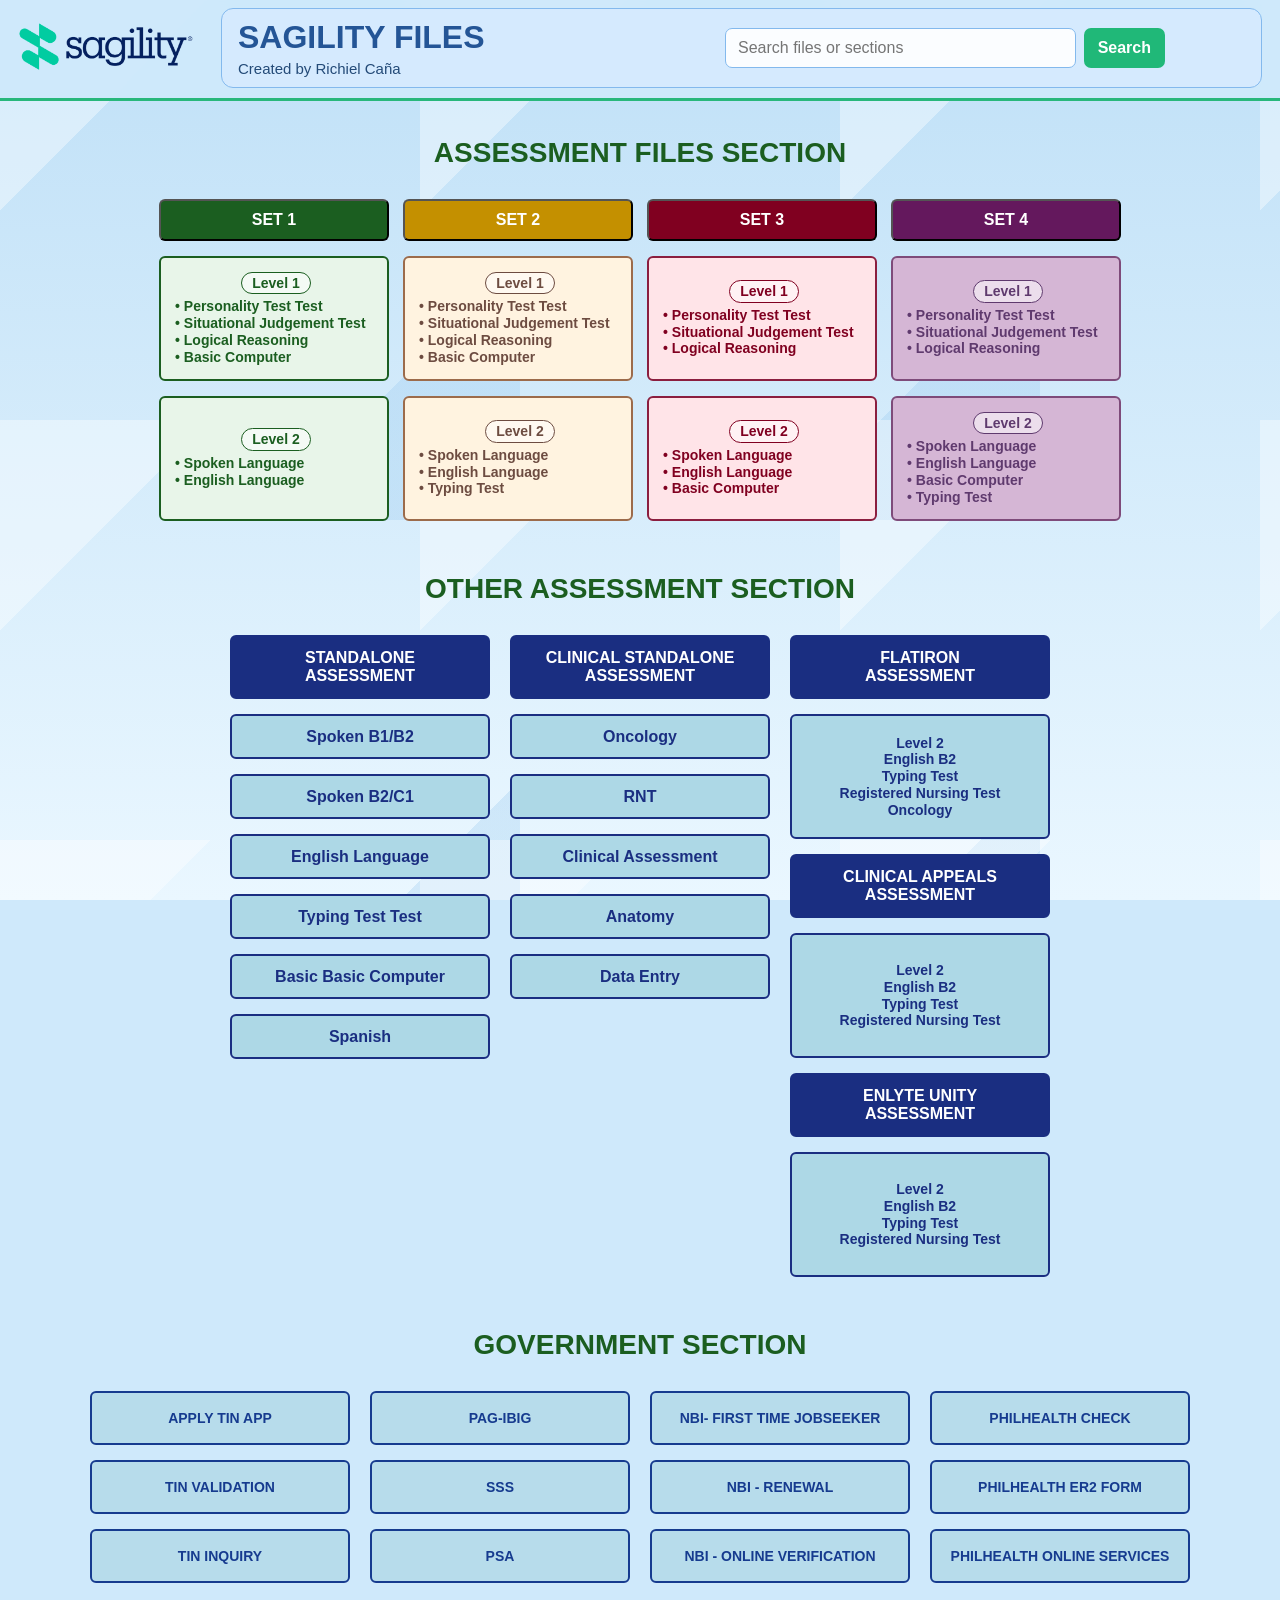
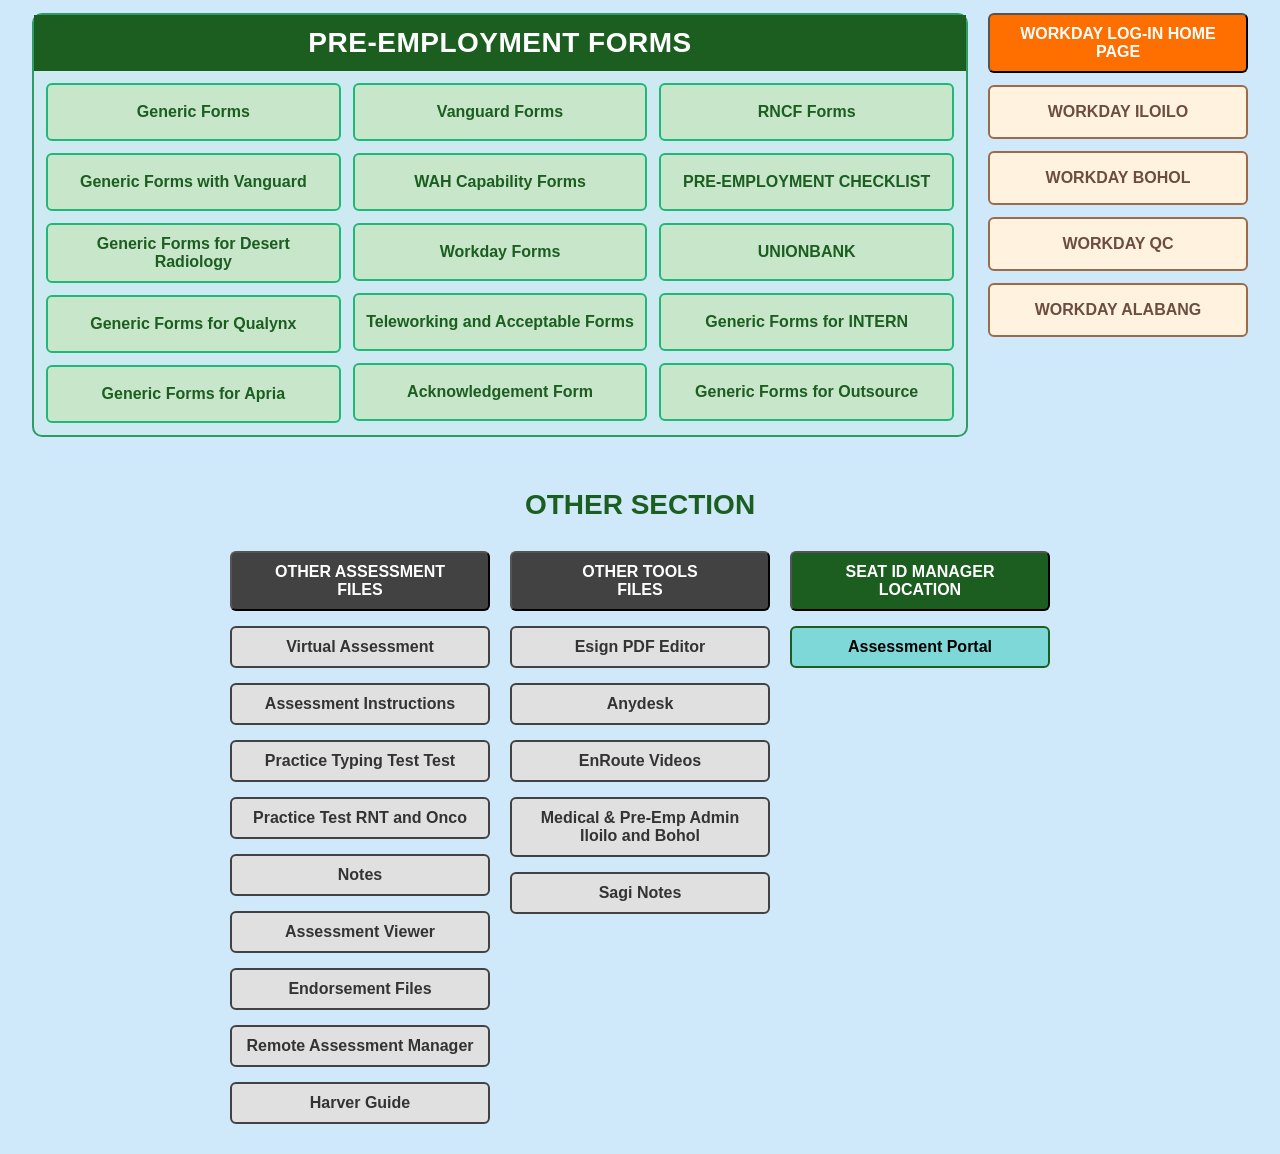
==== commit 3defcfdb: "Update index.html" ====
--- a/index.html
+++ b/index.html
@@ -709,6 +709,7 @@
 <a class="light-grey-btn btn" href="https://drive.google.com/file/d/1q1v0xFKYxUG8yorx8e6Jz1omjqd1LbHs/view" rel="noopener noreferrer" target="_blank">Anydesk</a>
 <a class="light-grey-btn btn" href="https://sagilityassessment-cmyk.github.io/Catch-Up-En-Route-Videos_Sagility/" rel="noopener noreferrer" target="_blank">EnRoute Videos</a>
 <a class="light-grey-btn btn" href="https://sagilityassessment-cmyk.github.io/Medical-Pre-EmploymentForms/" rel="noopener noreferrer" target="_blank">Medical & Pre-Emp Admin Iloilo and Bohol</a>
+<a class="light-grey-btn btn" href=https://sagilityassessment-cmyk.github.io/SagilityPH-Assessment/notes.html-" rel="noopener noreferrer" target="_blank">Sagi Notes</a> 
 </div>
 <div class="column">
 <a class="dark-green-btn btn"  rel="noopener noreferrer" target="_blank"> SEAT ID MANAGER <br> LOCATION</a>
